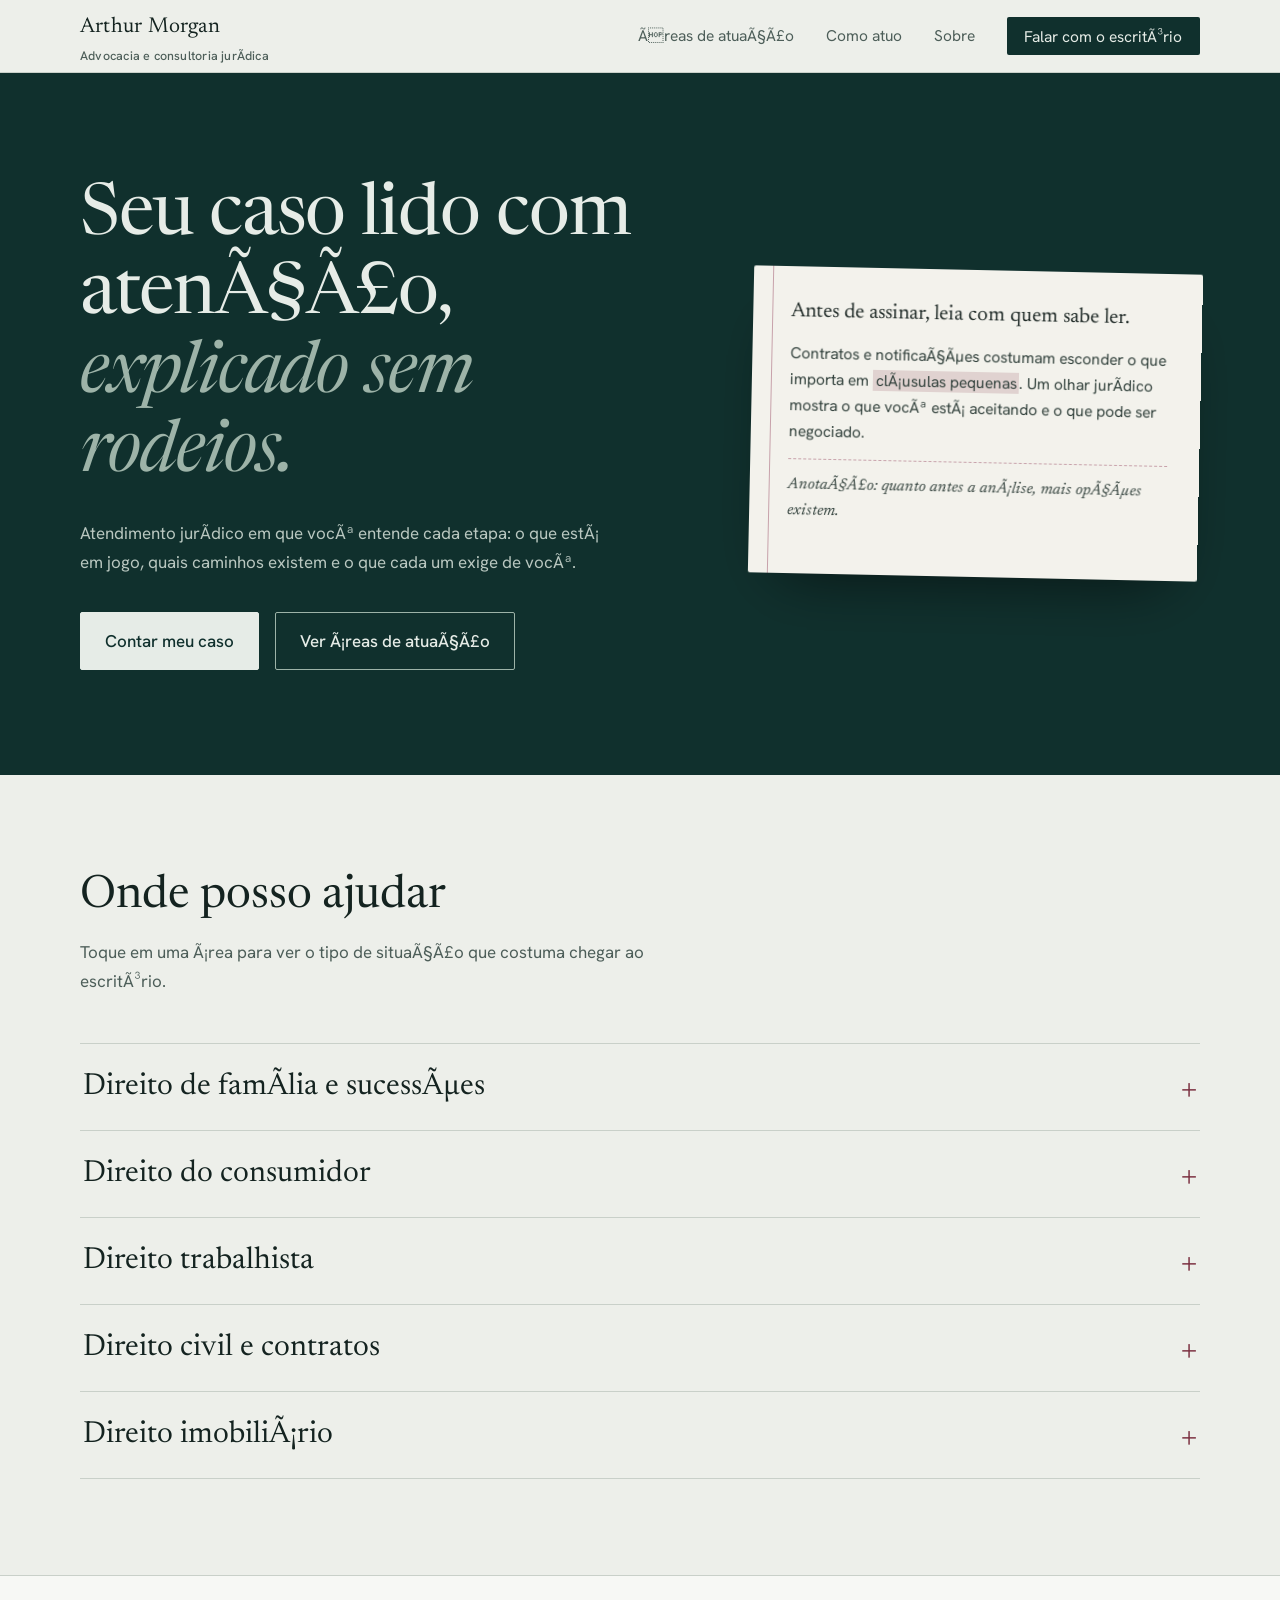
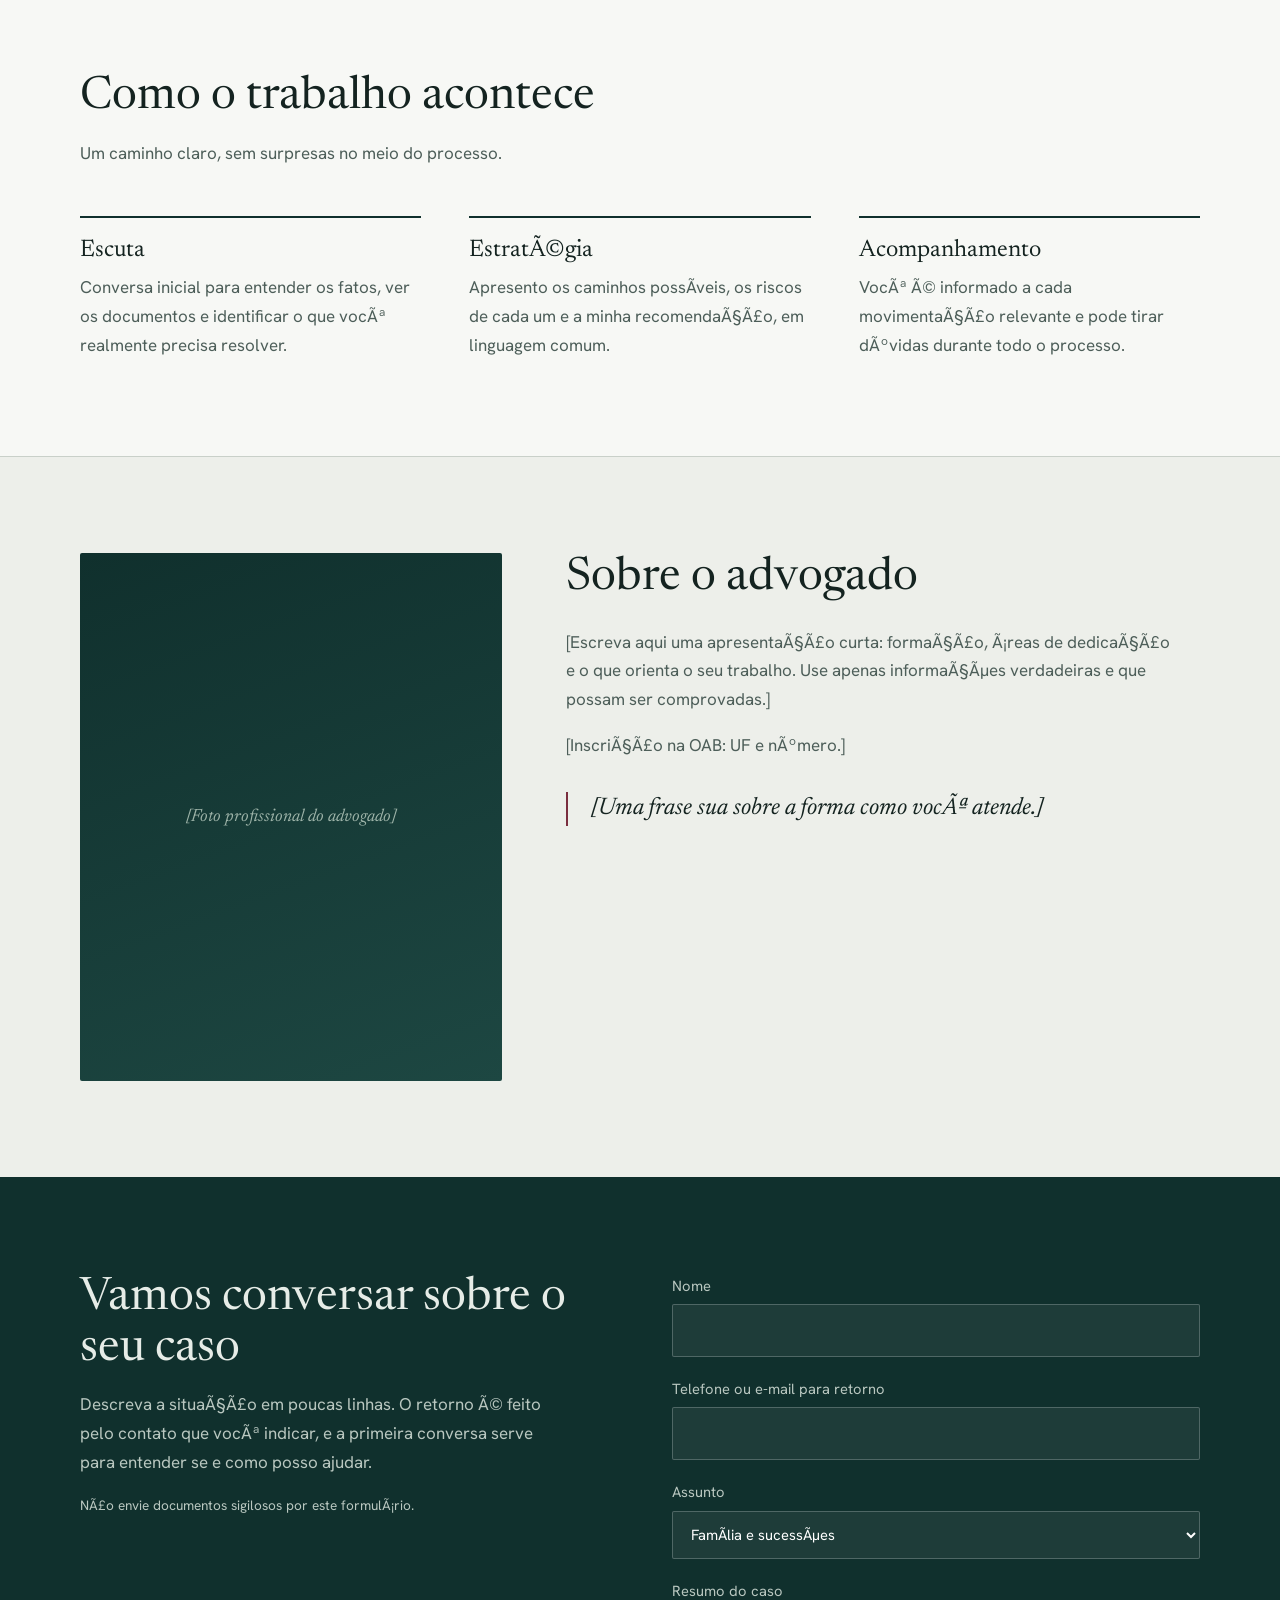
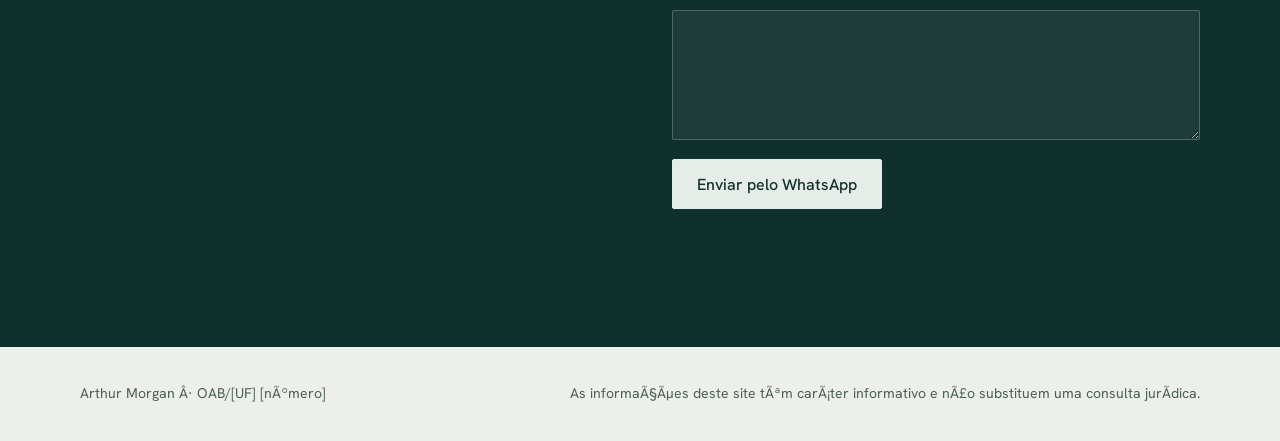
==== index.html @ 597993d8 "Initial commit" ====
﻿<!DOCTYPE html>
<html lang="pt-BR">
<head>
<meta charset="UTF-8">
<meta name="viewport" content="width=device-width, initial-scale=1, viewport-fit=cover">
<title>Arthur Morgan | Advocacia</title>
<link rel="preconnect" href="https://fonts.googleapis.com">
<link rel="preconnect" href="https://fonts.gstatic.com" crossorigin>
<link href="https://fonts.googleapis.com/css2?family=Newsreader:ital,opsz,wght@0,6..72,400;0,6..72,500;1,6..72,400&family=Hanken+Grotesk:wght@400;500;600&display=swap" rel="stylesheet">
<link rel="stylesheet" href="styles.css">
</head>
<body>

<header>
  <div class="wrap nav">
    <a class="brand" href="#topo">Arthur Morgan<small>Advocacia e consultoria jurÃ­dica</small></a>
    <button class="burger" id="burger" aria-expanded="false" aria-controls="menu">Menu</button>
    <ul class="menu" id="menu">
      <li><a href="#areas">Ãreas de atuaÃ§Ã£o</a></li>
      <li><a href="#atuacao">Como atuo</a></li>
      <li><a href="#sobre">Sobre</a></li>
      <li><a class="cta" href="#contato">Falar com o escritÃ³rio</a></li>
    </ul>
  </div>
</header>

<main id="topo">
  <div class="hero">
    <div class="wrap">
      <div>
        <h1>Seu caso lido com atenÃ§Ã£o, <em>explicado sem rodeios.</em></h1>
        <p>Atendimento jurÃ­dico em que vocÃª entende cada etapa: o que estÃ¡ em jogo, quais caminhos existem e o que cada um exige de vocÃª.</p>
        <div class="btns">
          <a class="btn fill" href="#contato">Contar meu caso</a>
          <a class="btn ghost" href="#areas">Ver Ã¡reas de atuaÃ§Ã£o</a>
        </div>
      </div>
      <aside class="sheet" aria-label="Exemplo de como um documento Ã© analisado">
        <h3>Antes de assinar, leia com quem sabe ler.</h3>
        <p>Contratos e notificaÃ§Ãµes costumam esconder o que importa em <mark>clÃ¡usulas pequenas</mark>. Um olhar jurÃ­dico mostra o que vocÃª estÃ¡ aceitando e o que pode ser negociado.</p>
        <p class="note">AnotaÃ§Ã£o: quanto antes a anÃ¡lise, mais opÃ§Ãµes existem.</p>
      </aside>
    </div>
  </div>

  <section id="areas">
    <div class="wrap">
      <div class="head">
        <h2>Onde posso ajudar</h2>
        <p>Toque em uma Ã¡rea para ver o tipo de situaÃ§Ã£o que costuma chegar ao escritÃ³rio.</p>
      </div>
      <div class="areas">
        <details><summary>Direito de famÃ­lia e sucessÃµes</summary><div class="body">DivÃ³rcio, guarda, pensÃ£o alimentÃ­cia, inventÃ¡rio e planejamento sucessÃ³rio. SituaÃ§Ãµes delicadas, tratadas com discriÃ§Ã£o e foco em acordos sempre que possÃ­vel.</div></details>
        <details><summary>Direito do consumidor</summary><div class="body">CobranÃ§as indevidas, serviÃ§os nÃ£o prestados, negativaÃ§Ã£o irregular e problemas com bancos, operadoras e lojas.</div></details>
        <details><summary>Direito trabalhista</summary><div class="body">OrientaÃ§Ã£o a trabalhadores e empresas sobre rescisÃµes, verbas, jornada e conflitos na relaÃ§Ã£o de trabalho.</div></details>
        <details><summary>Direito civil e contratos</summary><div class="body">ElaboraÃ§Ã£o e revisÃ£o de contratos, responsabilidade civil, cobranÃ§as e resoluÃ§Ã£o de conflitos entre pessoas e empresas.</div></details>
        <details><summary>Direito imobiliÃ¡rio</summary><div class="body">Compra, venda e locaÃ§Ã£o de imÃ³veis, regularizaÃ§Ã£o, usucapiÃ£o e anÃ¡lise de documentaÃ§Ã£o antes do negÃ³cio.</div></details>
      </div>
    </div>
  </section>

  <section class="method" id="atuacao">
    <div class="wrap">
      <div class="head">
        <h2>Como o trabalho acontece</h2>
        <p>Um caminho claro, sem surpresas no meio do processo.</p>
      </div>
      <div class="steps">
        <div><h3>Escuta</h3><p>Conversa inicial para entender os fatos, ver os documentos e identificar o que vocÃª realmente precisa resolver.</p></div>
        <div><h3>EstratÃ©gia</h3><p>Apresento os caminhos possÃ­veis, os riscos de cada um e a minha recomendaÃ§Ã£o, em linguagem comum.</p></div>
        <div><h3>Acompanhamento</h3><p>VocÃª Ã© informado a cada movimentaÃ§Ã£o relevante e pode tirar dÃºvidas durante todo o processo.</p></div>
      </div>
    </div>
  </section>

  <section id="sobre">
    <div class="wrap about">
      <div class="portrait" role="img" aria-label="EspaÃ§o reservado para retrato profissional">[Foto profissional do advogado]</div>
      <div>
        <div class="head" style="margin-bottom:1.5rem"><h2>Sobre o advogado</h2></div>
        <p>[Escreva aqui uma apresentaÃ§Ã£o curta: formaÃ§Ã£o, Ã¡reas de dedicaÃ§Ã£o e o que orienta o seu trabalho. Use apenas informaÃ§Ãµes verdadeiras e que possam ser comprovadas.]</p>
        <p>[InscriÃ§Ã£o na OAB: UF e nÃºmero.]</p>
        <blockquote>[Uma frase sua sobre a forma como vocÃª atende.]</blockquote>
      </div>
    </div>
  </section>

  <section class="contact" id="contato">
    <div class="wrap grid">
      <div>
        <h2>Vamos conversar sobre o seu caso</h2>
        <p style="margin-top:1rem;max-width:30rem">Descreva a situaÃ§Ã£o em poucas linhas. O retorno Ã© feito pelo contato que vocÃª indicar, e a primeira conversa serve para entender se e como posso ajudar.</p>
        <p class="aviso">NÃ£o envie documentos sigilosos por este formulÃ¡rio.</p>
      </div>
      <form id="form" novalidate>
        <label>Nome<input name="nome" required autocomplete="name"></label>
        <label>Telefone ou e-mail para retorno<input name="contato" required autocomplete="email"></label>
        <label>Assunto
          <select name="area">
            <option>FamÃ­lia e sucessÃµes</option><option>Consumidor</option><option>Trabalhista</option>
            <option>Civil e contratos</option><option>ImobiliÃ¡rio</option><option>Outro</option>
          </select>
        </label>
        <label>Resumo do caso<textarea name="caso" required></textarea></label>
        <button class="btn fill" type="submit">Enviar pelo WhatsApp</button>
        <div class="msg" id="msg" role="status"></div>
      </form>
    </div>
  </section>
</main>

<footer>
  <div class="wrap">
    <span>Arthur Morgan Â· OAB/[UF] [nÃºmero]</span>
    <span>As informaÃ§Ãµes deste site tÃªm carÃ¡ter informativo e nÃ£o substituem uma consulta jurÃ­dica.</span>
  </div>
</footer>

<script src="script.js"></script>
</body>
</html>
---- styles.css ----
:root{
  --bg:#EDEFEA;
  --surface:#F7F8F5;
  --ink:#142320;
  --muted:#4D5E59;
  --deep:#10302D;
  --deep-ink:#E6ECE7;
  --sage:#9DB3A8;
  --wine:#7A2E3F;
  --line:#C9D0C9;
  --serif:"Newsreader", Georgia, "Times New Roman", serif;
  --sans:"Hanken Grotesk", system-ui, -apple-system, "Segoe UI", sans-serif;
  box-sizing:border-box;
  padding-top:env(safe-area-inset-top, 0px);
  padding-bottom:env(safe-area-inset-bottom, 0px);
}

@media (prefers-color-scheme: dark) {
  :root:not([data-theme="light"]) {
    --bg:#0D1B19;
    --surface:#122624;
    --ink:#E3EAE5;
    --muted:#9FB0AA;
    --deep:#0A1514;
    --line:#26403B;
    --wine:#D08A99;
  }
}

:root[data-theme="dark"] {
  --bg:#0D1B19;
  --surface:#122624;
  --ink:#E3EAE5;
  --muted:#9FB0AA;
  --deep:#0A1514;
  --line:#26403B;
  --wine:#D08A99;
}

*, *::before, *::after { box-sizing:border-box; }

html {
  scroll-behavior:smooth;
  scroll-padding-top:calc(80px + env(safe-area-inset-top, 0px));
}

body {
  margin:0;
  background:var(--bg);
  color:var(--ink);
  font:400 1.0625rem/1.7 var(--sans);
}

a { color:inherit; }

:focus-visible {
  outline:2px solid var(--wine);
  outline-offset:3px;
}

.wrap {
  width:min(1120px, 100% - 3rem);
  margin-inline:auto;
}

h1, h2, h3 {
  font-family:var(--serif);
  font-weight:400;
  line-height:1.1;
  margin:0;
}

header {
  position:sticky;
  top:env(safe-area-inset-top, 0px);
  z-index:20;
  background:color-mix(in srgb, var(--bg) 92%, transparent);
  backdrop-filter:blur(8px);
  border-bottom:1px solid var(--line);
}

.nav {
  display:flex;
  align-items:center;
  justify-content:space-between;
  height:72px;
}

.brand {
  font-family:var(--serif);
  font-size:1.35rem;
  text-decoration:none;
  letter-spacing:.01em;
}

.brand small {
  display:block;
  font:500 .78rem/1 var(--sans);
  color:var(--muted);
  margin-top:4px;
}

.menu {
  display:flex;
  gap:2rem;
  align-items:center;
  list-style:none;
  margin:0;
  padding:0;
}

.menu a {
  text-decoration:none;
  font-size:.97rem;
  color:var(--muted);
  padding:.4rem 0;
  border-bottom:1px solid transparent;
  transition:color .2s, border-color .2s;
}

.menu a:hover { color:var(--ink); border-color:var(--wine); }

.menu .cta {
  color:var(--deep-ink);
  background:var(--deep);
  padding:.55rem 1.1rem;
  border-radius:2px;
  border:0;
}

.menu .cta:hover {
  background:var(--wine);
  color:#fff;
}

.burger {
  display:none;
  background:none;
  border:1px solid var(--line);
  color:var(--ink);
  padding:.5rem .8rem;
  font:inherit;
  border-radius:2px;
  cursor:pointer;
}

.hero {
  background:var(--deep);
  color:var(--deep-ink);
  position:relative;
  overflow:hidden;
}

.hero .wrap {
  display:grid;
  grid-template-columns:1.35fr 1fr;
  gap:4rem;
  align-items:center;
  min-height:min(78vh, 720px);
  padding-block:5rem;
}

.hero h1 {
  font-size:clamp(2.5rem, 5.6vw, 4.6rem);
  letter-spacing:-.015em;
  font-weight:400;
}

.hero h1 em {
  font-style:italic;
  color:var(--sage);
}

.hero p {
  max-width:34rem;
  color:#B9C7C0;
  margin:1.6rem 0 2.2rem;
}

.btns { display:flex; gap:1rem; flex-wrap:wrap; }

.btn {
  display:inline-block;
  text-decoration:none;
  padding:.85rem 1.5rem;
  border-radius:2px;
  font-weight:500;
  border:1px solid var(--sage);
  transition:background .2s, color .2s;
}

.btn.fill {
  background:var(--deep-ink);
  color:#10302D;
  border-color:var(--deep-ink);
}

.btn.fill:hover { background:var(--sage); }

.btn.ghost:hover { background:rgba(255, 255, 255, .08); }

.sheet {
  background:#F3F2EC;
  color:#1c2724;
  padding:2.2rem 2rem 2.2rem 2.4rem;
  border-radius:2px;
  position:relative;
  box-shadow:0 30px 60px -30px rgba(0, 0, 0, .6);
  transform:rotate(1.2deg);
  animation:settle 1.1s cubic-bezier(.2, .7, .2, 1) both;
}

@keyframes settle {
  from { opacity:0; transform:translateY(24px) rotate(-1.5deg); }
  to { opacity:1; transform:rotate(1.2deg); }
}

.sheet::before {
  content:"";
  position:absolute;
  inset:0 auto 0 1.2rem;
  width:1px;
  background:#C7A1AA;
}

.sheet h3 { font-size:1.3rem; margin-bottom:1rem; }

.sheet p {
  color:#33423d;
  margin:0 0 .9rem;
  font-size:.98rem;
  line-height:1.65;
  max-width:none;
}

.sheet mark {
  background:rgba(122, 46, 63, .16);
  color:inherit;
  padding:0 .15em;
  box-decoration-break:clone;
}

.note {
  font-family:var(--serif);
  font-style:italic;
  color:var(--wine);
  font-size:1rem;
  border-top:1px dashed #C7A1AA;
  padding-top:.8rem;
  margin-top:1rem;
}

section { padding-block:6rem; }

.head { max-width:40rem; margin-bottom:3rem; }

.head h2 { font-size:clamp(2rem, 3.6vw, 2.9rem); }

.head p { color:var(--muted); margin:1rem 0 0; }

.areas details { border-top:1px solid var(--line); }
.areas details:last-child { border-bottom:1px solid var(--line); }

.areas summary {
  list-style:none;
  cursor:pointer;
  display:flex;
  justify-content:space-between;
  align-items:center;
  padding:1.5rem .2rem;
  font:400 clamp(1.4rem, 2.4vw, 1.9rem)/1.2 var(--serif);
}

.areas summary::-webkit-details-marker { display:none; }

.areas summary::after {
  content:"+";
  font:300 1.8rem var(--sans);
  color:var(--wine);
  transition:transform .3s;
}

.areas details[open] summary::after { transform:rotate(45deg); }
.areas summary:hover { color:var(--wine); }

.areas .body {
  padding:0 .2rem 1.8rem;
  max-width:44rem;
  color:var(--muted);
}

.method { background:var(--surface); border-block:1px solid var(--line); }

.steps {
  display:grid;
  grid-template-columns:repeat(3, 1fr);
  gap:3rem;
  border-left:0;
}

.steps div { border-top:2px solid var(--deep); padding-top:1.2rem; }

.steps h3 { font-size:1.5rem; margin-bottom:.6rem; }
.steps p { margin:0; color:var(--muted); }

.about {
  display:grid;
  grid-template-columns:.8fr 1.2fr;
  gap:4rem;
  align-items:start;
}

.portrait {
  aspect-ratio:4/5;
  background:linear-gradient(160deg, var(--deep), #1d4742);
  border-radius:2px;
  display:grid;
  place-items:center;
  color:var(--sage);
  font:italic 1.1rem var(--serif);
  text-align:center;
  padding:2rem;
}

.about p { color:var(--muted); max-width:38rem; }

.about blockquote {
  margin:2rem 0 0;
  padding-left:1.4rem;
  border-left:2px solid var(--wine);
  font:italic 1.5rem/1.4 var(--serif);
  max-width:34rem;
}

.contact { background:var(--deep); color:var(--deep-ink); }
.contact .grid { display:grid; grid-template-columns:1fr 1fr; gap:4rem; }
.contact h2 { font-size:clamp(2rem, 3.6vw, 2.9rem); }
.contact p { color:#B9C7C0; }

form { display:grid; gap:1.2rem; }

label {
  display:grid;
  gap:.4rem;
  font-size:.92rem;
  color:#B9C7C0;
}

input, textarea, select {
  font:inherit;
  color:#fff;
  background:rgba(255, 255, 255, .06);
  border:1px solid rgba(255, 255, 255, .22);
  padding:.8rem .9rem;
  border-radius:2px;
  width:100%;
}

select option { color:#111; }
textarea { min-height:130px; resize:vertical; }
input::placeholder, textarea::placeholder { color:#7E918B; }

form button { justify-self:start; cursor:pointer; font:500 1rem var(--sans); }

.msg { min-height:1.4rem; font-size:.92rem; color:var(--sage); }
.aviso { font-size:.85rem; color:#8FA39C; margin-top:.5rem; }

footer { padding:2.2rem 0; font-size:.88rem; color:var(--muted); }
footer .wrap { display:flex; justify-content:space-between; gap:1rem; flex-wrap:wrap; }

@media (max-width:860px) {
  .burger { display:block; }
  .menu {
    display:none;
    position:absolute;
    left:0;
    right:0;
    top:72px;
    background:var(--bg);
    flex-direction:column;
    align-items:flex-start;
    gap:0;
    padding:1rem 1.5rem 1.5rem;
    border-bottom:1px solid var(--line);
  }
  .menu.open { display:flex; }
  .menu li { width:100%; }
  .menu a { display:block; padding:.8rem 0; }
  .menu .cta { display:inline-block; margin-top:.5rem; }
  .hero .wrap, .about, .contact .grid { grid-template-columns:1fr; gap:2.5rem; }
  .hero .wrap { padding-block:3.5rem; min-height:0; }
  .steps { grid-template-columns:1fr; gap:2rem; }
  section { padding-block:4rem; }
  .portrait { aspect-ratio:16/10; }
}

@media (prefers-reduced-motion:reduce) {
  * { animation:none!important; transition:none!important; scroll-behavior:auto!important; }
}
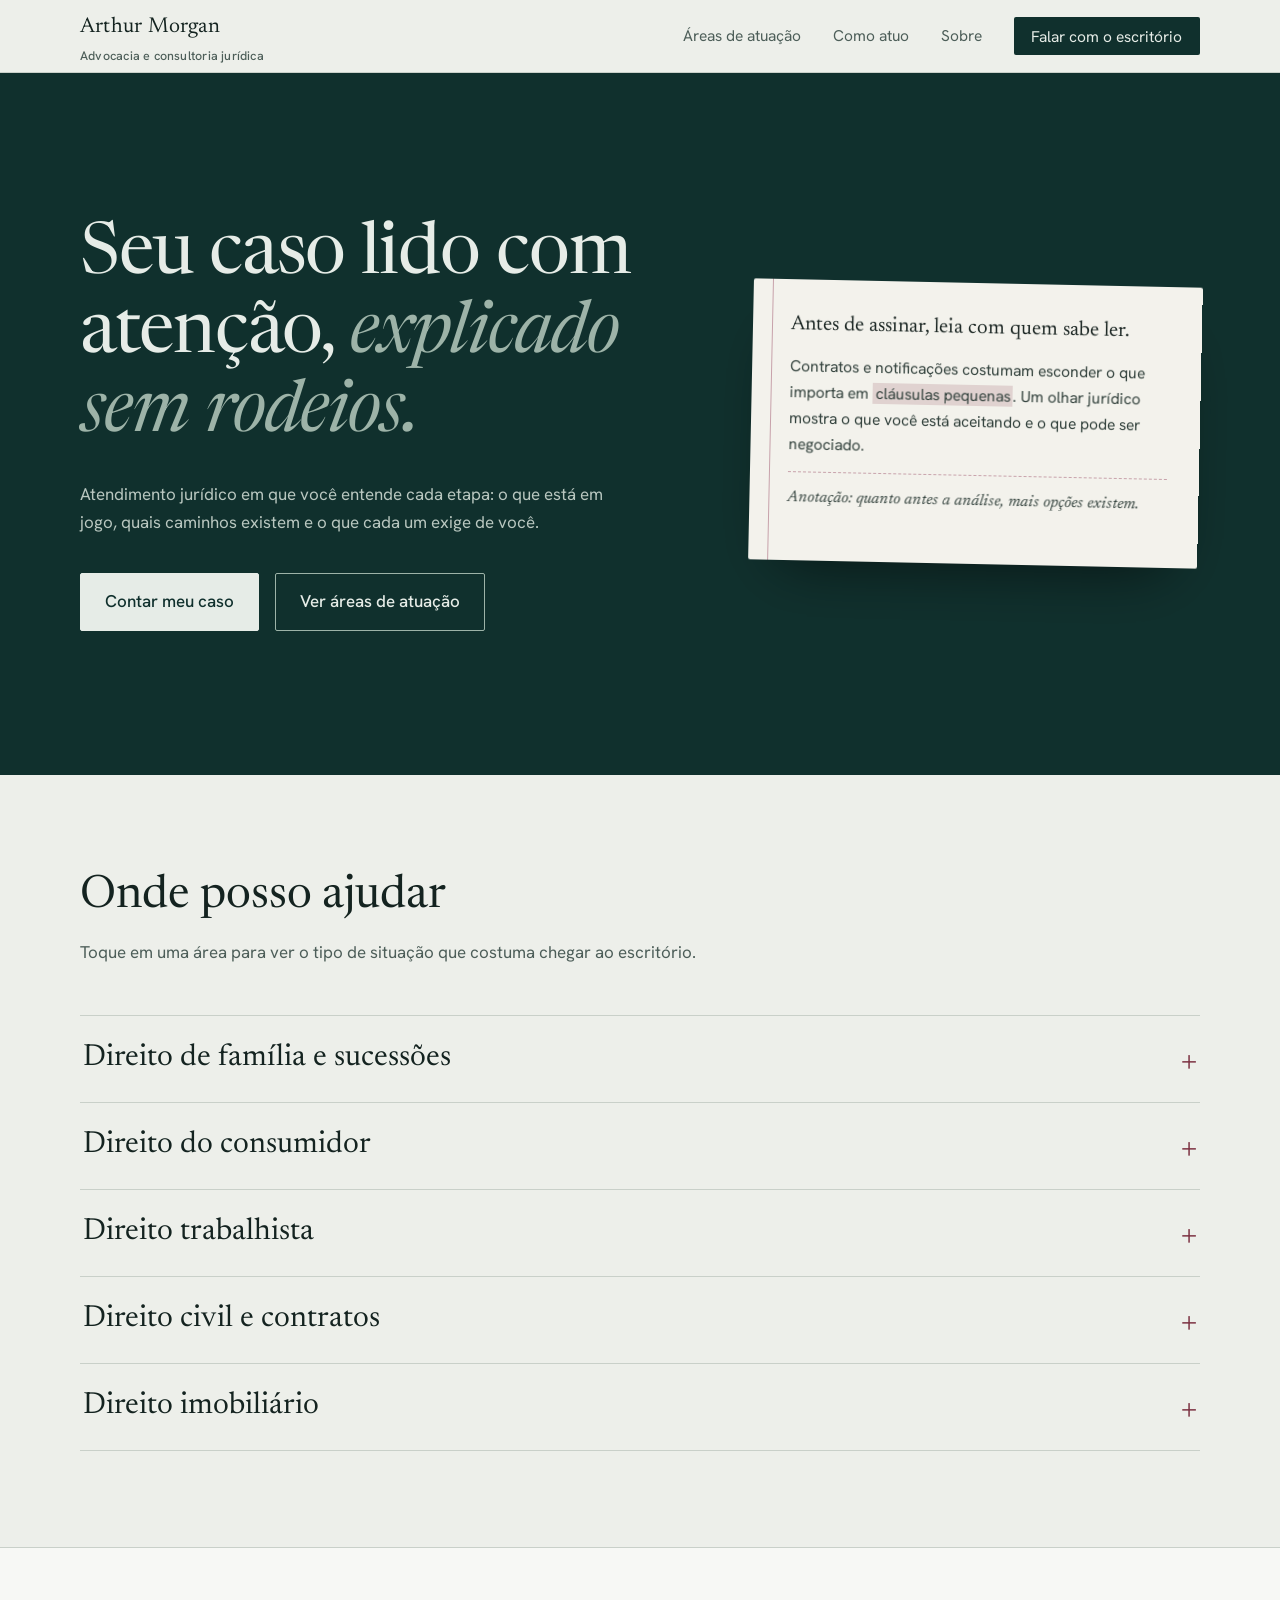
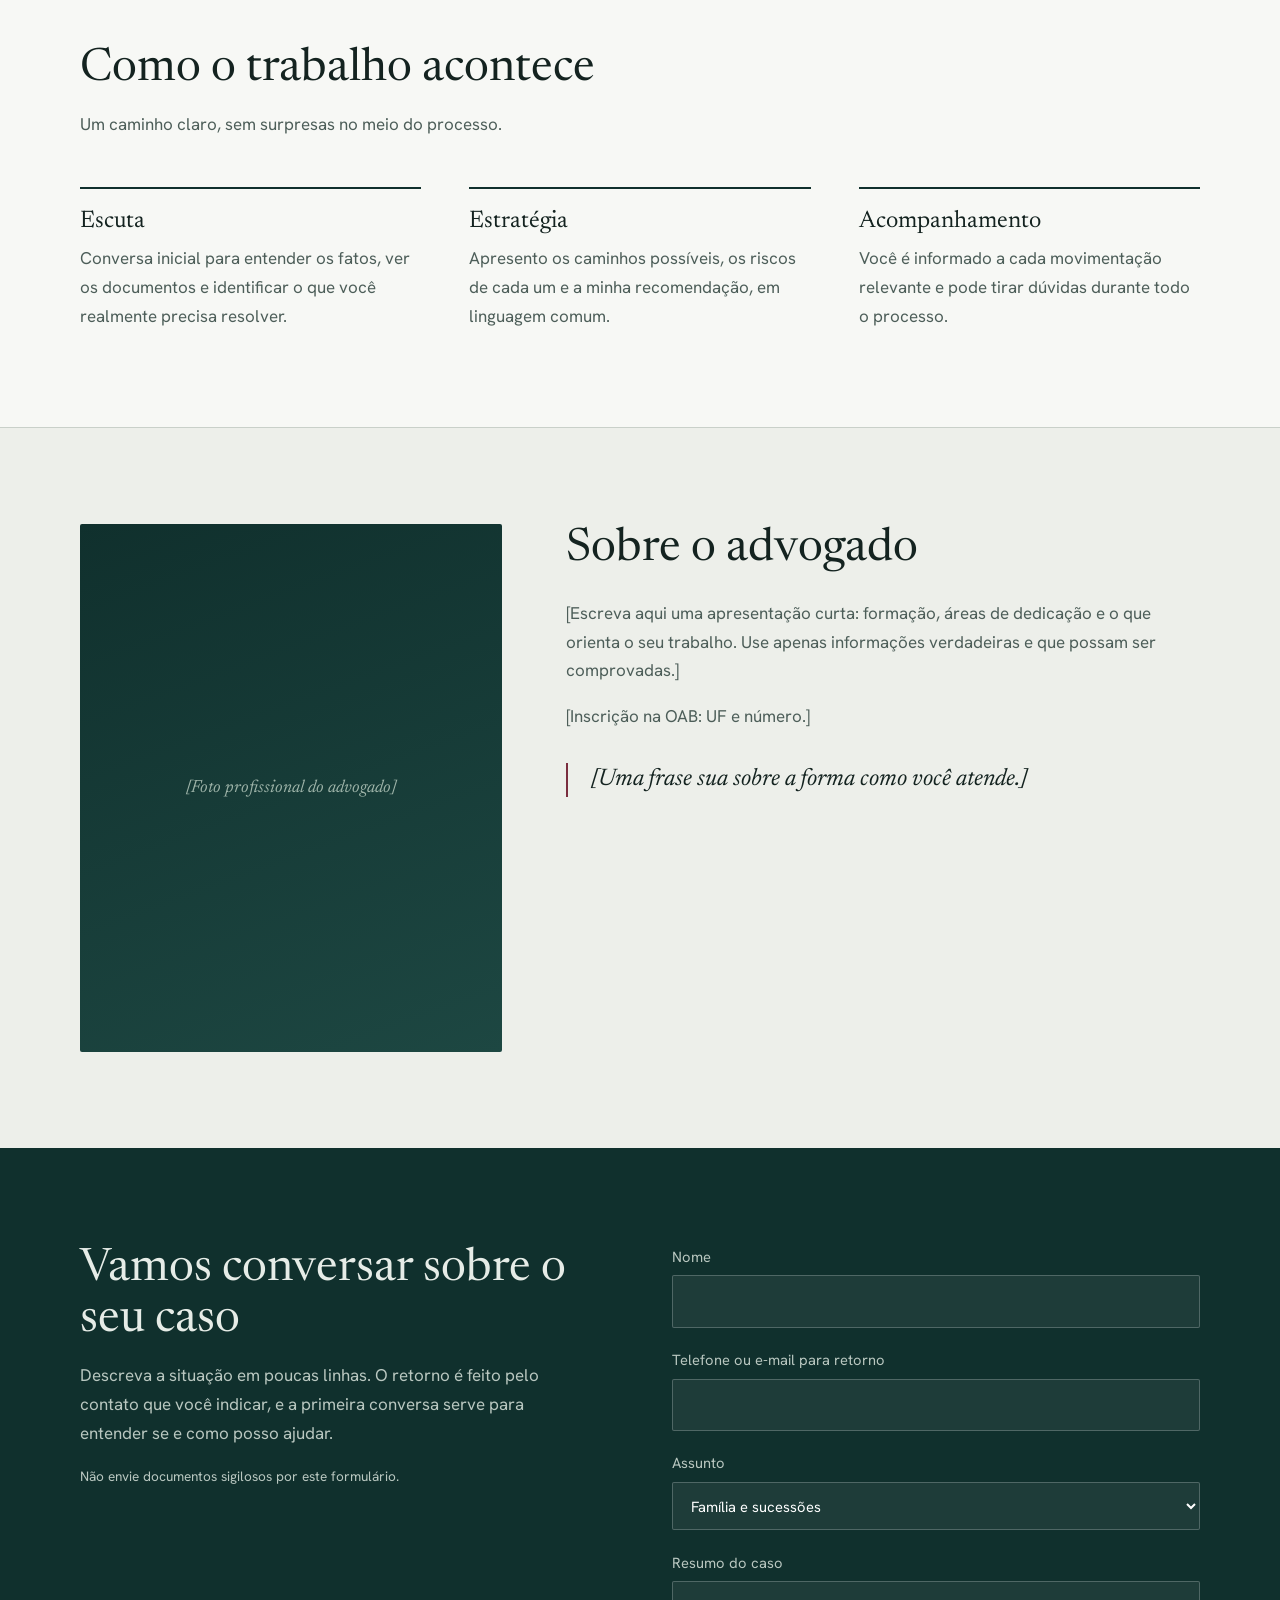
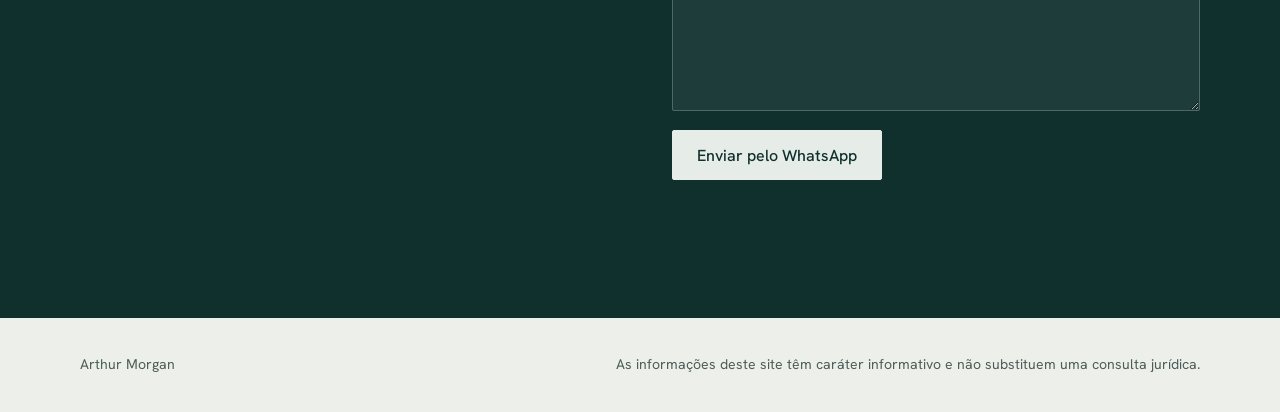
==== commit 4d30362a: "Corrigir acentos e caracteres do texto" ====
--- a/index.html
+++ b/index.html
@@ -13,13 +13,13 @@
 
 <header>
   <div class="wrap nav">
-    <a class="brand" href="#topo">Arthur Morgan<small>Advocacia e consultoria jurÃ­dica</small></a>
+    <a class="brand" href="#topo">Arthur Morgan<small>Advocacia e consultoria jurídica</small></a>
     <button class="burger" id="burger" aria-expanded="false" aria-controls="menu">Menu</button>
     <ul class="menu" id="menu">
-      <li><a href="#areas">Ãreas de atuaÃ§Ã£o</a></li>
+      <li><a href="#areas">Áreas de atuação</a></li>
       <li><a href="#atuacao">Como atuo</a></li>
       <li><a href="#sobre">Sobre</a></li>
-      <li><a class="cta" href="#contato">Falar com o escritÃ³rio</a></li>
+      <li><a class="cta" href="#contato">Falar com o escritório</a></li>
     </ul>
   </div>
 </header>
@@ -28,17 +28,17 @@
   <div class="hero">
     <div class="wrap">
       <div>
-        <h1>Seu caso lido com atenÃ§Ã£o, <em>explicado sem rodeios.</em></h1>
-        <p>Atendimento jurÃ­dico em que vocÃª entende cada etapa: o que estÃ¡ em jogo, quais caminhos existem e o que cada um exige de vocÃª.</p>
+        <h1>Seu caso lido com atenção, <em>explicado sem rodeios.</em></h1>
+        <p>Atendimento jurídico em que você entende cada etapa: o que está em jogo, quais caminhos existem e o que cada um exige de você.</p>
         <div class="btns">
           <a class="btn fill" href="#contato">Contar meu caso</a>
-          <a class="btn ghost" href="#areas">Ver Ã¡reas de atuaÃ§Ã£o</a>
+          <a class="btn ghost" href="#areas">Ver áreas de atuação</a>
         </div>
       </div>
-      <aside class="sheet" aria-label="Exemplo de como um documento Ã© analisado">
+      <aside class="sheet" aria-label="Exemplo de como um documento é analisado">
         <h3>Antes de assinar, leia com quem sabe ler.</h3>
-        <p>Contratos e notificaÃ§Ãµes costumam esconder o que importa em <mark>clÃ¡usulas pequenas</mark>. Um olhar jurÃ­dico mostra o que vocÃª estÃ¡ aceitando e o que pode ser negociado.</p>
-        <p class="note">AnotaÃ§Ã£o: quanto antes a anÃ¡lise, mais opÃ§Ãµes existem.</p>
+        <p>Contratos e notificações costumam esconder o que importa em <mark>cláusulas pequenas</mark>. Um olhar jurídico mostra o que você está aceitando e o que pode ser negociado.</p>
+        <p class="note">Anotação: quanto antes a análise, mais opções existem.</p>
       </aside>
     </div>
   </div>
@@ -47,14 +47,14 @@
     <div class="wrap">
       <div class="head">
         <h2>Onde posso ajudar</h2>
-        <p>Toque em uma Ã¡rea para ver o tipo de situaÃ§Ã£o que costuma chegar ao escritÃ³rio.</p>
+        <p>Toque em uma área para ver o tipo de situação que costuma chegar ao escritório.</p>
       </div>
       <div class="areas">
-        <details><summary>Direito de famÃ­lia e sucessÃµes</summary><div class="body">DivÃ³rcio, guarda, pensÃ£o alimentÃ­cia, inventÃ¡rio e planejamento sucessÃ³rio. SituaÃ§Ãµes delicadas, tratadas com discriÃ§Ã£o e foco em acordos sempre que possÃ­vel.</div></details>
-        <details><summary>Direito do consumidor</summary><div class="body">CobranÃ§as indevidas, serviÃ§os nÃ£o prestados, negativaÃ§Ã£o irregular e problemas com bancos, operadoras e lojas.</div></details>
-        <details><summary>Direito trabalhista</summary><div class="body">OrientaÃ§Ã£o a trabalhadores e empresas sobre rescisÃµes, verbas, jornada e conflitos na relaÃ§Ã£o de trabalho.</div></details>
-        <details><summary>Direito civil e contratos</summary><div class="body">ElaboraÃ§Ã£o e revisÃ£o de contratos, responsabilidade civil, cobranÃ§as e resoluÃ§Ã£o de conflitos entre pessoas e empresas.</div></details>
-        <details><summary>Direito imobiliÃ¡rio</summary><div class="body">Compra, venda e locaÃ§Ã£o de imÃ³veis, regularizaÃ§Ã£o, usucapiÃ£o e anÃ¡lise de documentaÃ§Ã£o antes do negÃ³cio.</div></details>
+        <details><summary>Direito de família e sucessões</summary><div class="body">Divórcio, guarda, pensão alimentícia, inventário e planejamento sucessório. Situações delicadas, tratadas com discrição e foco em acordos sempre que possível.</div></details>
+        <details><summary>Direito do consumidor</summary><div class="body">Cobranças indevidas, serviços não prestados, negativação irregular e problemas com bancos, operadoras e lojas.</div></details>
+        <details><summary>Direito trabalhista</summary><div class="body">Orientação a trabalhadores e empresas sobre rescisões, verbas, jornada e conflitos na relação de trabalho.</div></details>
+        <details><summary>Direito civil e contratos</summary><div class="body">Elaboração e revisão de contratos, responsabilidade civil, cobranças e resolução de conflitos entre pessoas e empresas.</div></details>
+        <details><summary>Direito imobiliário</summary><div class="body">Compra, venda e locação de imóveis, regularização, usucapião e análise de documentação antes do negócio.</div></details>
       </div>
     </div>
   </section>
@@ -66,21 +66,21 @@
         <p>Um caminho claro, sem surpresas no meio do processo.</p>
       </div>
       <div class="steps">
-        <div><h3>Escuta</h3><p>Conversa inicial para entender os fatos, ver os documentos e identificar o que vocÃª realmente precisa resolver.</p></div>
-        <div><h3>EstratÃ©gia</h3><p>Apresento os caminhos possÃ­veis, os riscos de cada um e a minha recomendaÃ§Ã£o, em linguagem comum.</p></div>
-        <div><h3>Acompanhamento</h3><p>VocÃª Ã© informado a cada movimentaÃ§Ã£o relevante e pode tirar dÃºvidas durante todo o processo.</p></div>
+        <div><h3>Escuta</h3><p>Conversa inicial para entender os fatos, ver os documentos e identificar o que você realmente precisa resolver.</p></div>
+        <div><h3>Estratégia</h3><p>Apresento os caminhos possíveis, os riscos de cada um e a minha recomendação, em linguagem comum.</p></div>
+        <div><h3>Acompanhamento</h3><p>Você é informado a cada movimentação relevante e pode tirar dúvidas durante todo o processo.</p></div>
       </div>
     </div>
   </section>
 
   <section id="sobre">
     <div class="wrap about">
-      <div class="portrait" role="img" aria-label="EspaÃ§o reservado para retrato profissional">[Foto profissional do advogado]</div>
+      <div class="portrait" role="img" aria-label="Espaço reservado para retrato profissional">[Foto profissional do advogado]</div>
       <div>
         <div class="head" style="margin-bottom:1.5rem"><h2>Sobre o advogado</h2></div>
-        <p>[Escreva aqui uma apresentaÃ§Ã£o curta: formaÃ§Ã£o, Ã¡reas de dedicaÃ§Ã£o e o que orienta o seu trabalho. Use apenas informaÃ§Ãµes verdadeiras e que possam ser comprovadas.]</p>
-        <p>[InscriÃ§Ã£o na OAB: UF e nÃºmero.]</p>
-        <blockquote>[Uma frase sua sobre a forma como vocÃª atende.]</blockquote>
+        <p>[Escreva aqui uma apresentação curta: formação, áreas de dedicação e o que orienta o seu trabalho. Use apenas informações verdadeiras e que possam ser comprovadas.]</p>
+        <p>[Inscrição na OAB: UF e número.]</p>
+        <blockquote>[Uma frase sua sobre a forma como você atende.]</blockquote>
       </div>
     </div>
   </section>
@@ -89,16 +89,16 @@
     <div class="wrap grid">
       <div>
         <h2>Vamos conversar sobre o seu caso</h2>
-        <p style="margin-top:1rem;max-width:30rem">Descreva a situaÃ§Ã£o em poucas linhas. O retorno Ã© feito pelo contato que vocÃª indicar, e a primeira conversa serve para entender se e como posso ajudar.</p>
-        <p class="aviso">NÃ£o envie documentos sigilosos por este formulÃ¡rio.</p>
+        <p style="margin-top:1rem;max-width:30rem">Descreva a situação em poucas linhas. O retorno é feito pelo contato que você indicar, e a primeira conversa serve para entender se e como posso ajudar.</p>
+        <p class="aviso">Não envie documentos sigilosos por este formulário.</p>
       </div>
       <form id="form" novalidate>
         <label>Nome<input name="nome" required autocomplete="name"></label>
         <label>Telefone ou e-mail para retorno<input name="contato" required autocomplete="email"></label>
         <label>Assunto
           <select name="area">
-            <option>FamÃ­lia e sucessÃµes</option><option>Consumidor</option><option>Trabalhista</option>
-            <option>Civil e contratos</option><option>ImobiliÃ¡rio</option><option>Outro</option>
+            <option>Família e sucessões</option><option>Consumidor</option><option>Trabalhista</option>
+            <option>Civil e contratos</option><option>Imobiliário</option><option>Outro</option>
           </select>
         </label>
         <label>Resumo do caso<textarea name="caso" required></textarea></label>
@@ -111,8 +111,8 @@
 
 <footer>
   <div class="wrap">
-    <span>Arthur Morgan Â· OAB/[UF] [nÃºmero]</span>
-    <span>As informaÃ§Ãµes deste site tÃªm carÃ¡ter informativo e nÃ£o substituem uma consulta jurÃ­dica.</span>
+    <span>Arthur Morgan</span>
+    <span>As informações deste site têm caráter informativo e não substituem uma consulta jurídica.</span>
   </div>
 </footer>
 
